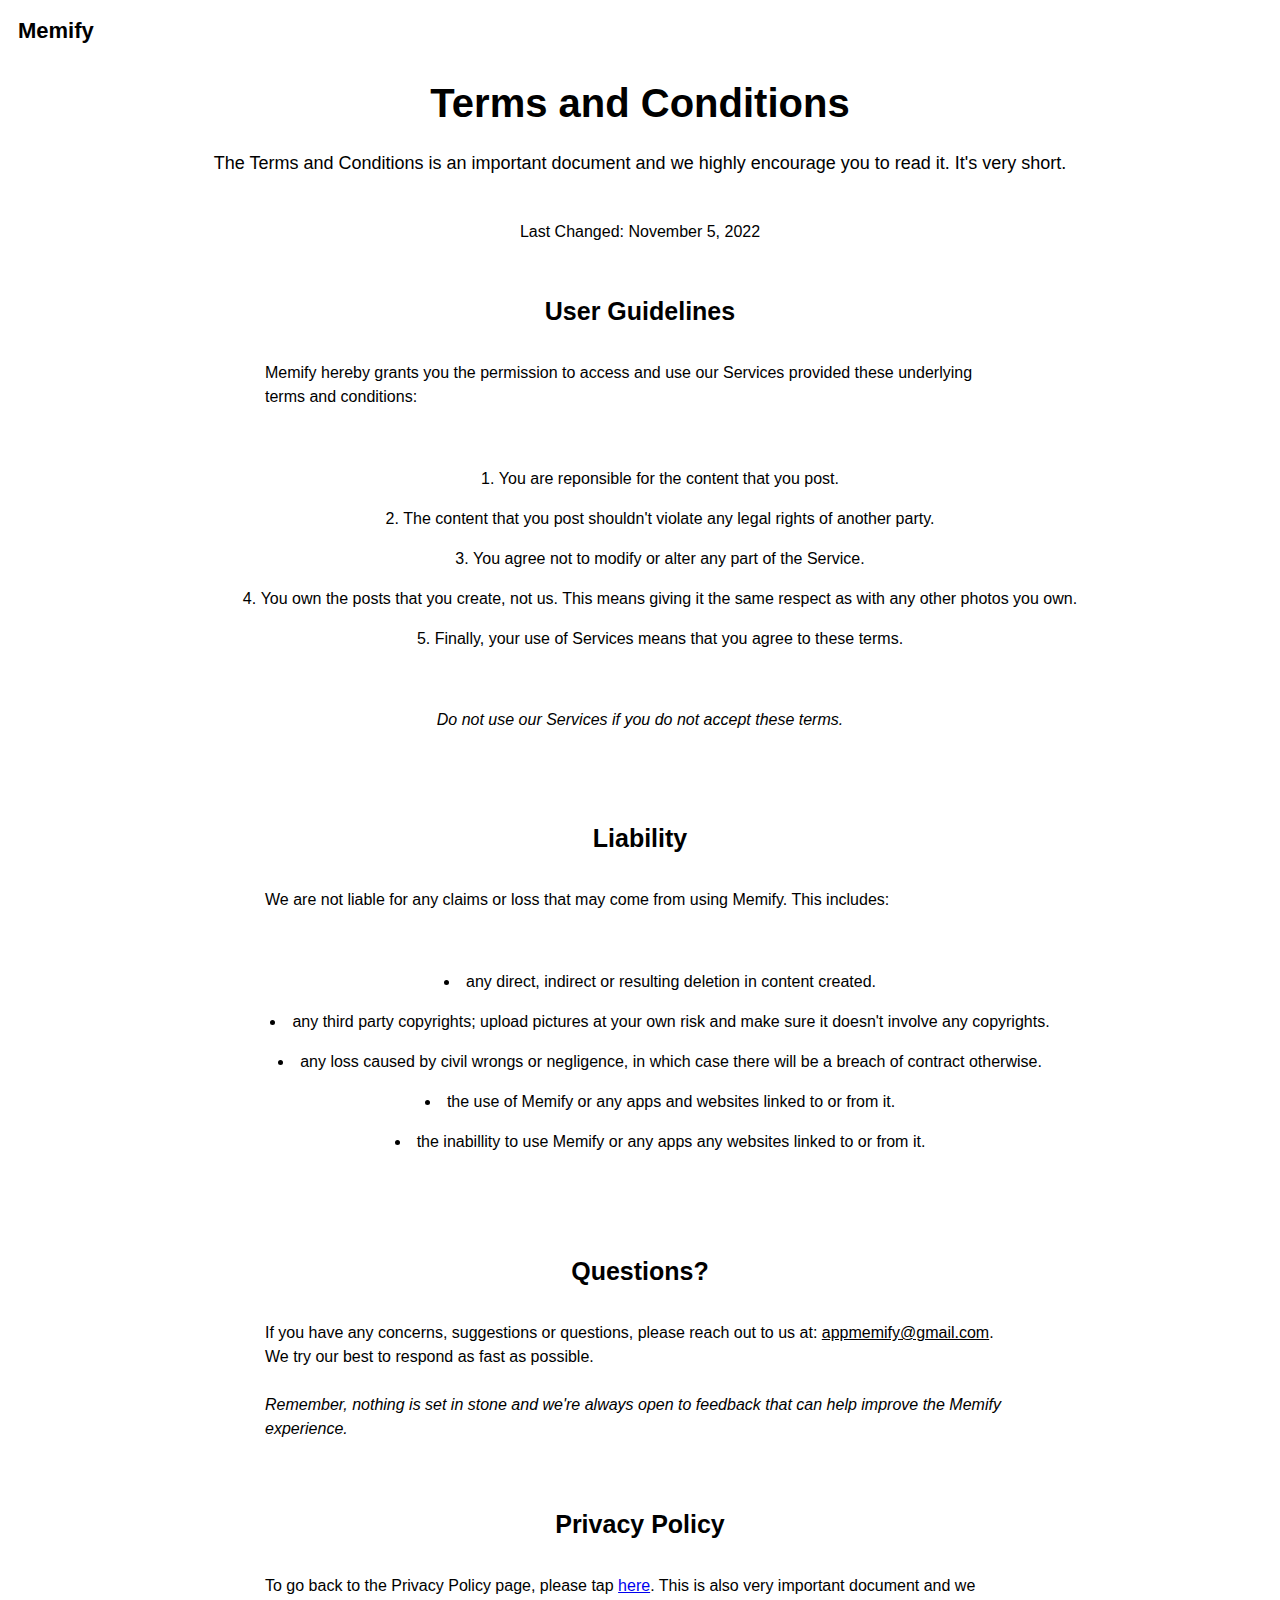
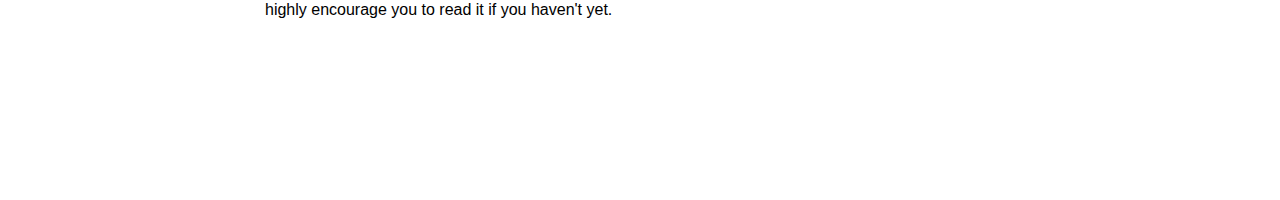
==== termsAndConditions.html @ b056415f "Added terms and conditions template" ====
<html>
    <head>
        <link rel="stylesheet" href="termsAndConditions.css" />
    </head>
        <body>
            <p class = "title">Memify</p>
                <h1>Terms and Conditions</h1>
                    <div>       The Terms and Conditions is an important 
                        document and we highly encourage you to read it.
                        It's very short.</div>

                        <br>
                        <br>
                        
                        <h2>Last Changed: November 5, 2022</h2>

                        <br>
                        <center>
                            
                        <h3>User Guidelines</h3>
                        <p style = "line-height: 1.5;">
                            Memify hereby grants you the permission to access 
                            and use our Services provided these underlying terms and conditions:
                            <br>
                            <br>
                            <ol>
                                <li>You are reponsible for the content that you post.</li>
                                <li>The content that you post shouldn't violate any legal rights of another party.</li>
                                <li>You agree not to modify or alter any part of the Service.</li>
                                <li>You own the posts that you create, not us. This means giving it the same respect
                                    as with any other photos you own.</li>
                                <li>Finally, your use of Services means that you agree to these terms.</li>

                            </ol>
                            <br>
                            <br>
                            <i>Do not use our Services if you do not accept these terms.</i>
                        </p>
                        <br>
                        <h3>Liability</h3>
                        <p style = "line-height: 1.5;">
                            We are not liable for any claims or loss that may come from using Memify. This includes:
                            <br>
                            <br>
                            <ul>
                                <li>any direct, indirect or resulting deletion in content created.</li>
                                <li>any third party copyrights; upload pictures at your own risk and make sure it 
                                    doesn't involve any copyrights.</li>
                                <li>any loss caused by civil wrongs or negligence, in which case there will be a 
                                    breach of contract otherwise.</li>
                                <li>the use of Memify or any apps and websites linked to or from it.</li>
                                <li>the inabillity to use Memify or any apps any websites linked to or from it.</li>
                                

                            </ul>
                            <br>
                        </p>
                        <h3>Questions?</h3>
                        <p style = "line-height: 1.5;">
                            If you have any concerns, suggestions or questions, please reach
                             out to us at: <u>appmemify@gmail.com</u>. We try our best
                             to respond as fast as possible. 
                             <br>
                             <br>
                             <i>Remember, nothing 
                             is set in stone and we're always open to feedback that 
                             can help improve the Memify experience.</i>

                        </p>
                        <br>
                        <h3>Privacy Policy</h3>
                                <p style = "line-height: 1.5;">
                                    To go back to the Privacy Policy page, please tap <a href = "index.html">here</a>.
                                     This is also very important document and we highly encourage you to read it if you haven't yet.
                                </p>
                        </center>
                        <br>
                        <br>
                        <br>
                        <br>
                        <br>
                        <br>
                        <br>
                        <br>
        
        </body>
</html>
---- termsAndConditions.css ----
body {
    font-family: system, -apple-system, BlinkMacSystemFont, 'Segoe UI', 
    'Helvetica Neue', Arial, sans-serif;              
}
h1 {
    text-align: center;
    font-size: 40;
}
h2 {
    font-size: 16;
    font-weight: 400;
    text-align: center;
}
h3 {
    font-size: 25;
}
div {
    text-align: center;
    font-weight: 150;
    font-size: 18;
}
li {
    list-style-position: inside;
    line-height: 1.5;
    text-align: center;
    font-family: system, -apple-system, BlinkMacSystemFont, 'Segoe UI', 
    'Helvetica Neue', Arial, sans-serif; 
    text-align: center;
    line-height: 2.5;
    font-weight: 300;
}
p {
    font-weight: 300;
    tab-size: 30;
    width: 750px;
    padding: 10px;
    text-align: left;
}
.title {
    font-weight: bold;
    font-size: 22;
}
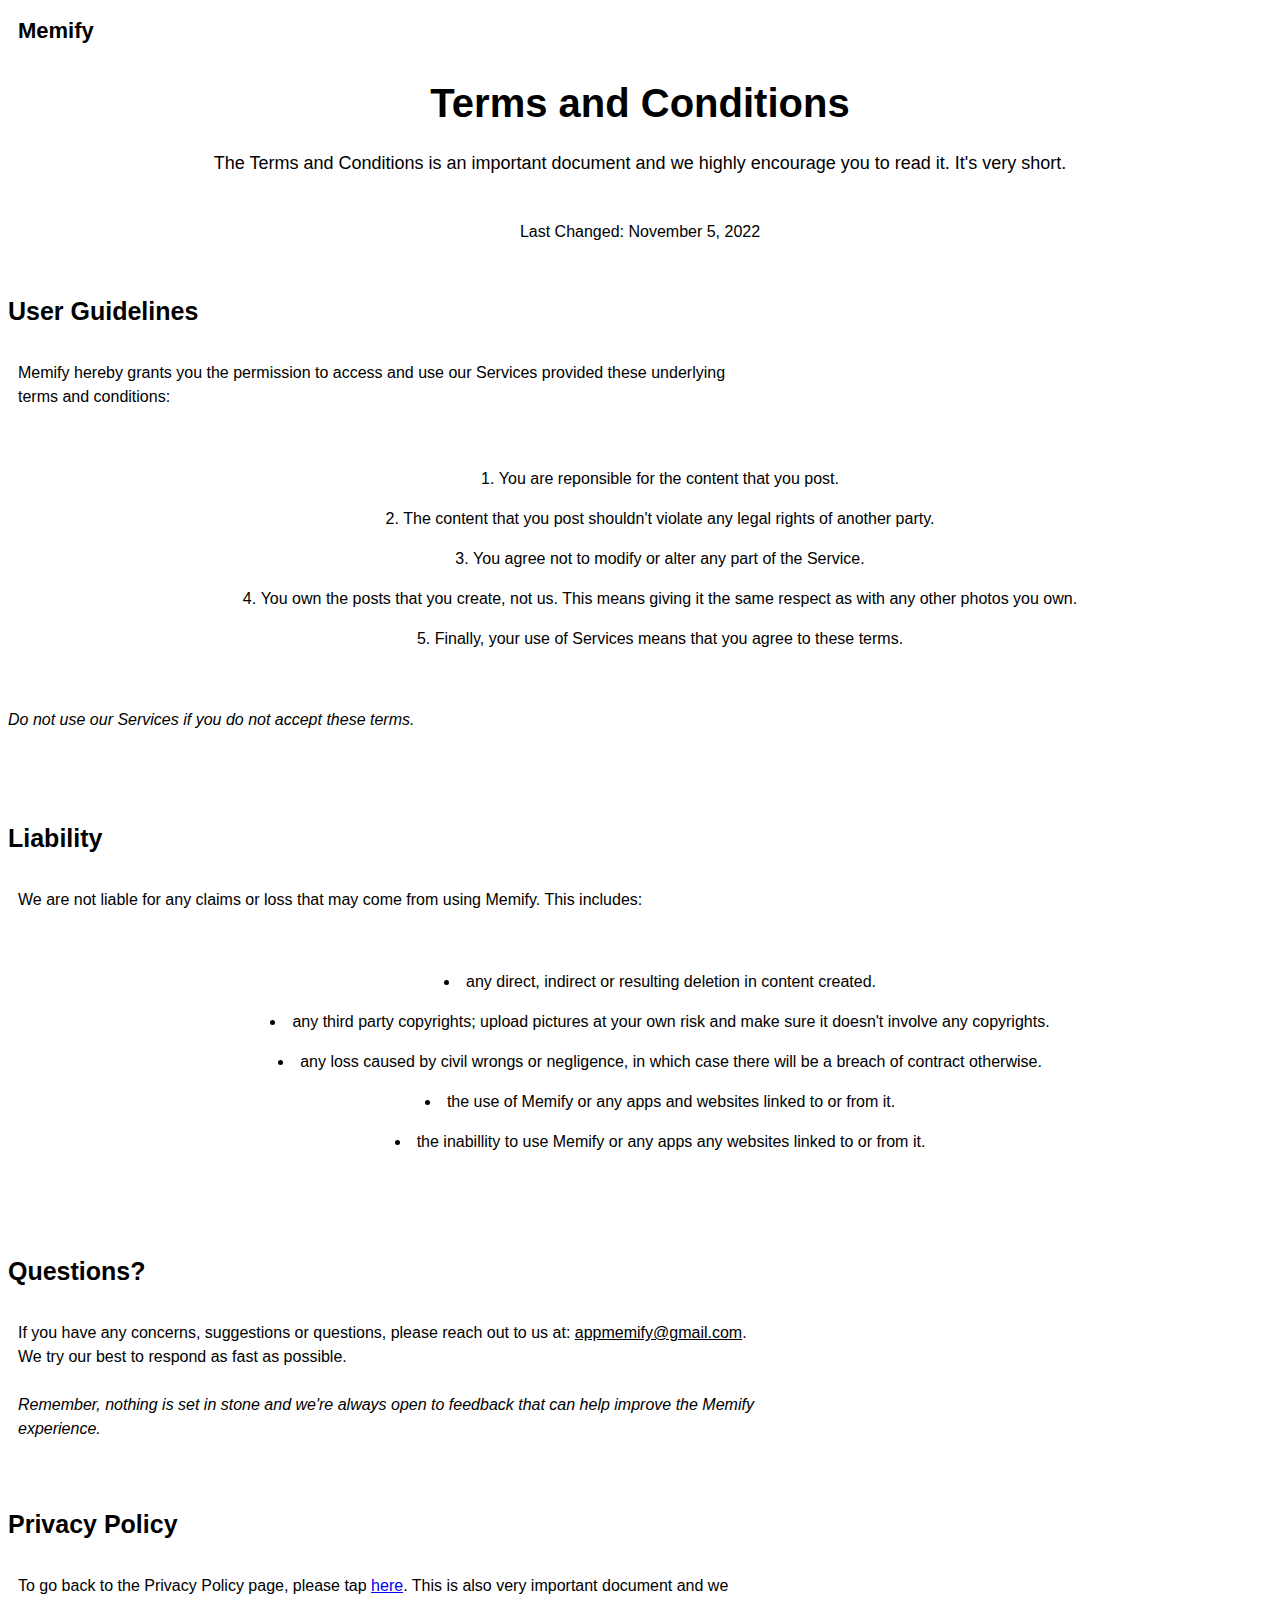
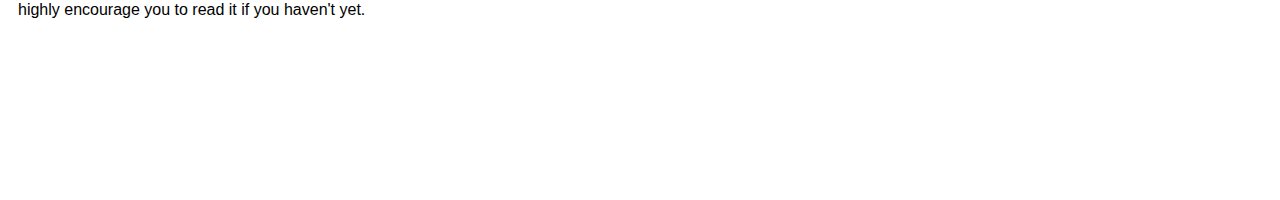
==== commit e9dab454: "Testing #3" ====
--- a/termsAndConditions.html
+++ b/termsAndConditions.html
@@ -1,6 +1,6 @@
 <html>
     <head>
-        <link rel="stylesheet" href="termsAndConditions.css" />
+        <link rel="stylesheet" href="termsAndConditions.css">
     </head>
         <body>
             <p class = "title">Memify</p>
@@ -15,7 +15,7 @@
                         <h2>Last Changed: November 5, 2022</h2>
 
                         <br>
-                        <center>
+                        
                             
                         <h3>User Guidelines</h3>
                         <p style = "line-height: 1.5;">
@@ -73,7 +73,7 @@
                                     To go back to the Privacy Policy page, please tap <a href = "index.html">here</a>.
                                      This is also very important document and we highly encourage you to read it if you haven't yet.
                                 </p>
-                        </center>
+                        
                         <br>
                         <br>
                         <br>
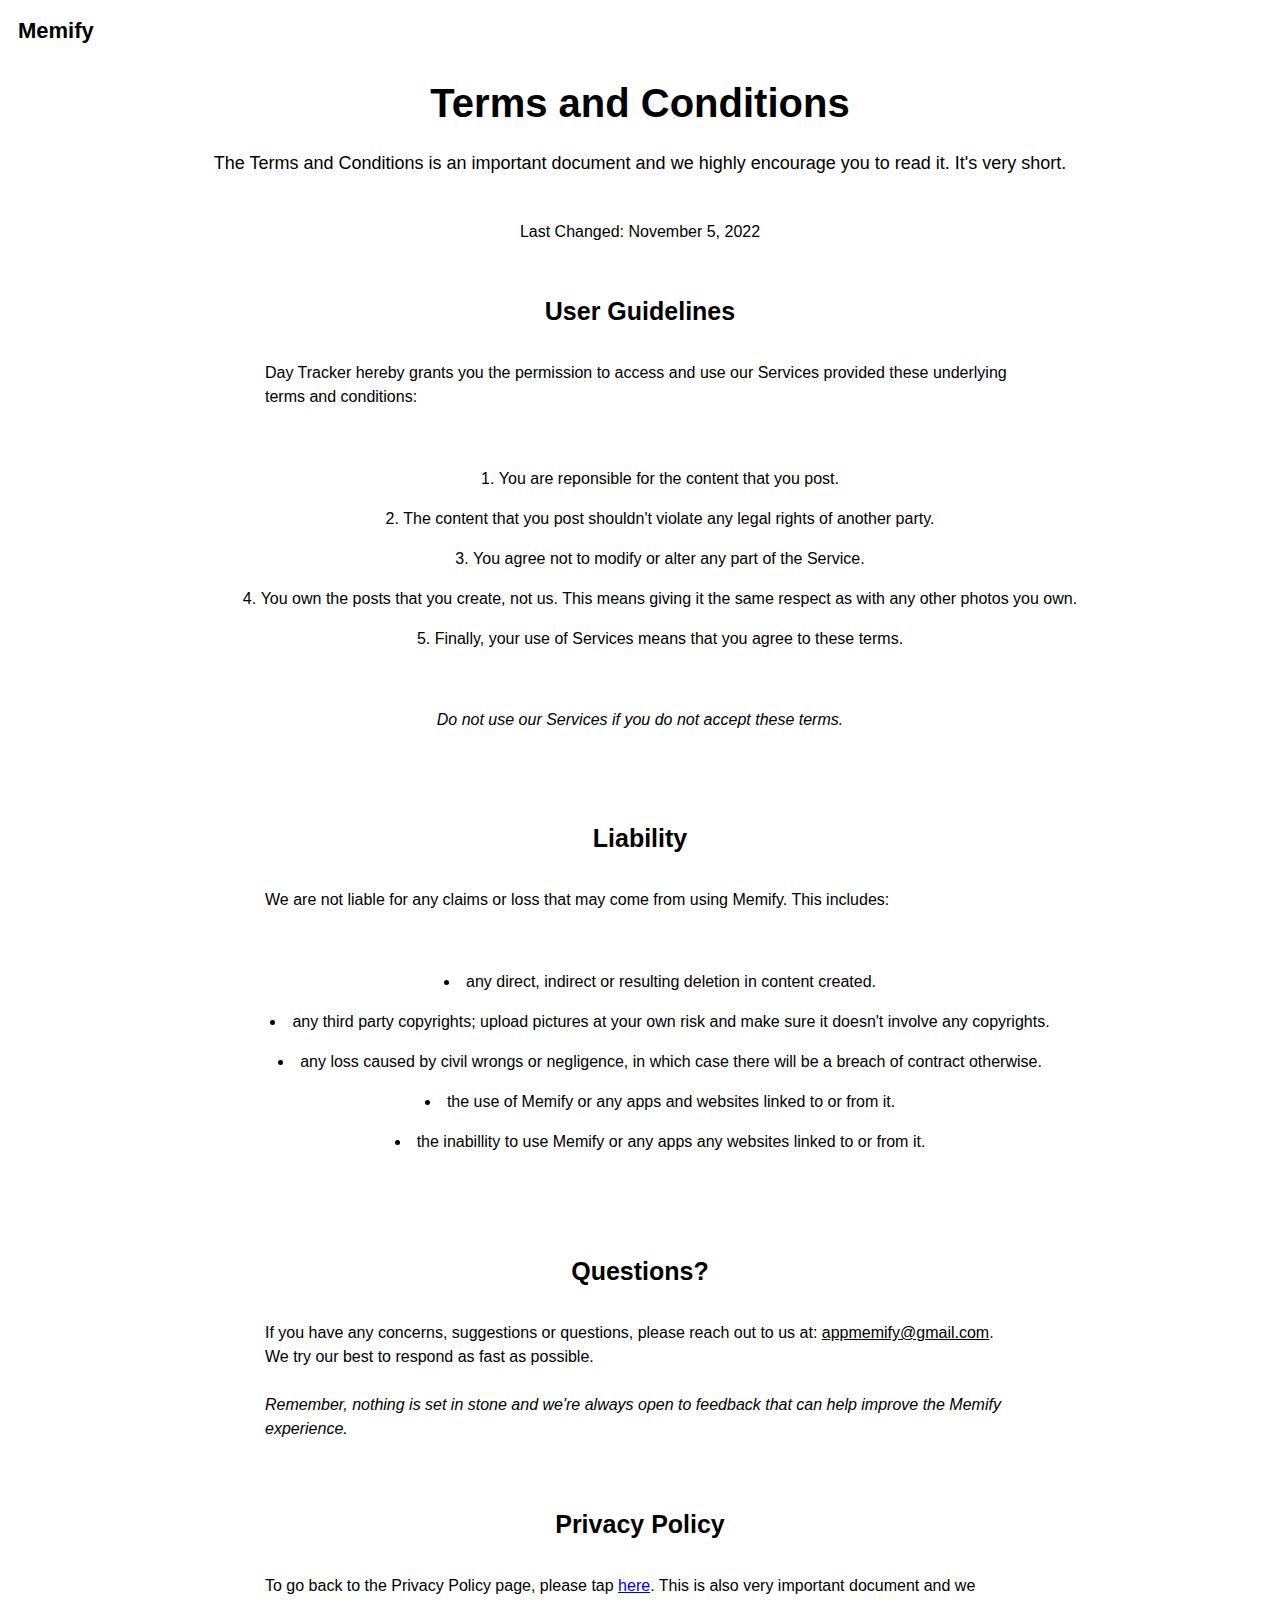
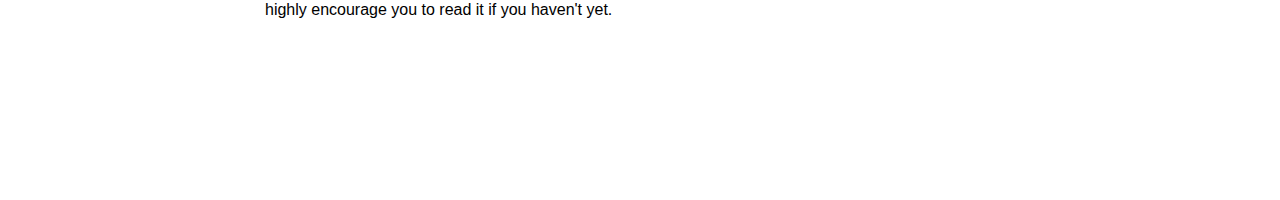
==== commit 9b315402: "Testing #4" ====
--- a/termsAndConditions.html
+++ b/termsAndConditions.html
@@ -15,11 +15,11 @@
                         <h2>Last Changed: November 5, 2022</h2>
 
                         <br>
-                        
+                        <center>
                             
                         <h3>User Guidelines</h3>
                         <p style = "line-height: 1.5;">
-                            Memify hereby grants you the permission to access 
+                            Day Tracker hereby grants you the permission to access 
                             and use our Services provided these underlying terms and conditions:
                             <br>
                             <br>
@@ -73,7 +73,7 @@
                                     To go back to the Privacy Policy page, please tap <a href = "index.html">here</a>.
                                      This is also very important document and we highly encourage you to read it if you haven't yet.
                                 </p>
-                        
+                        </center>
                         <br>
                         <br>
                         <br>
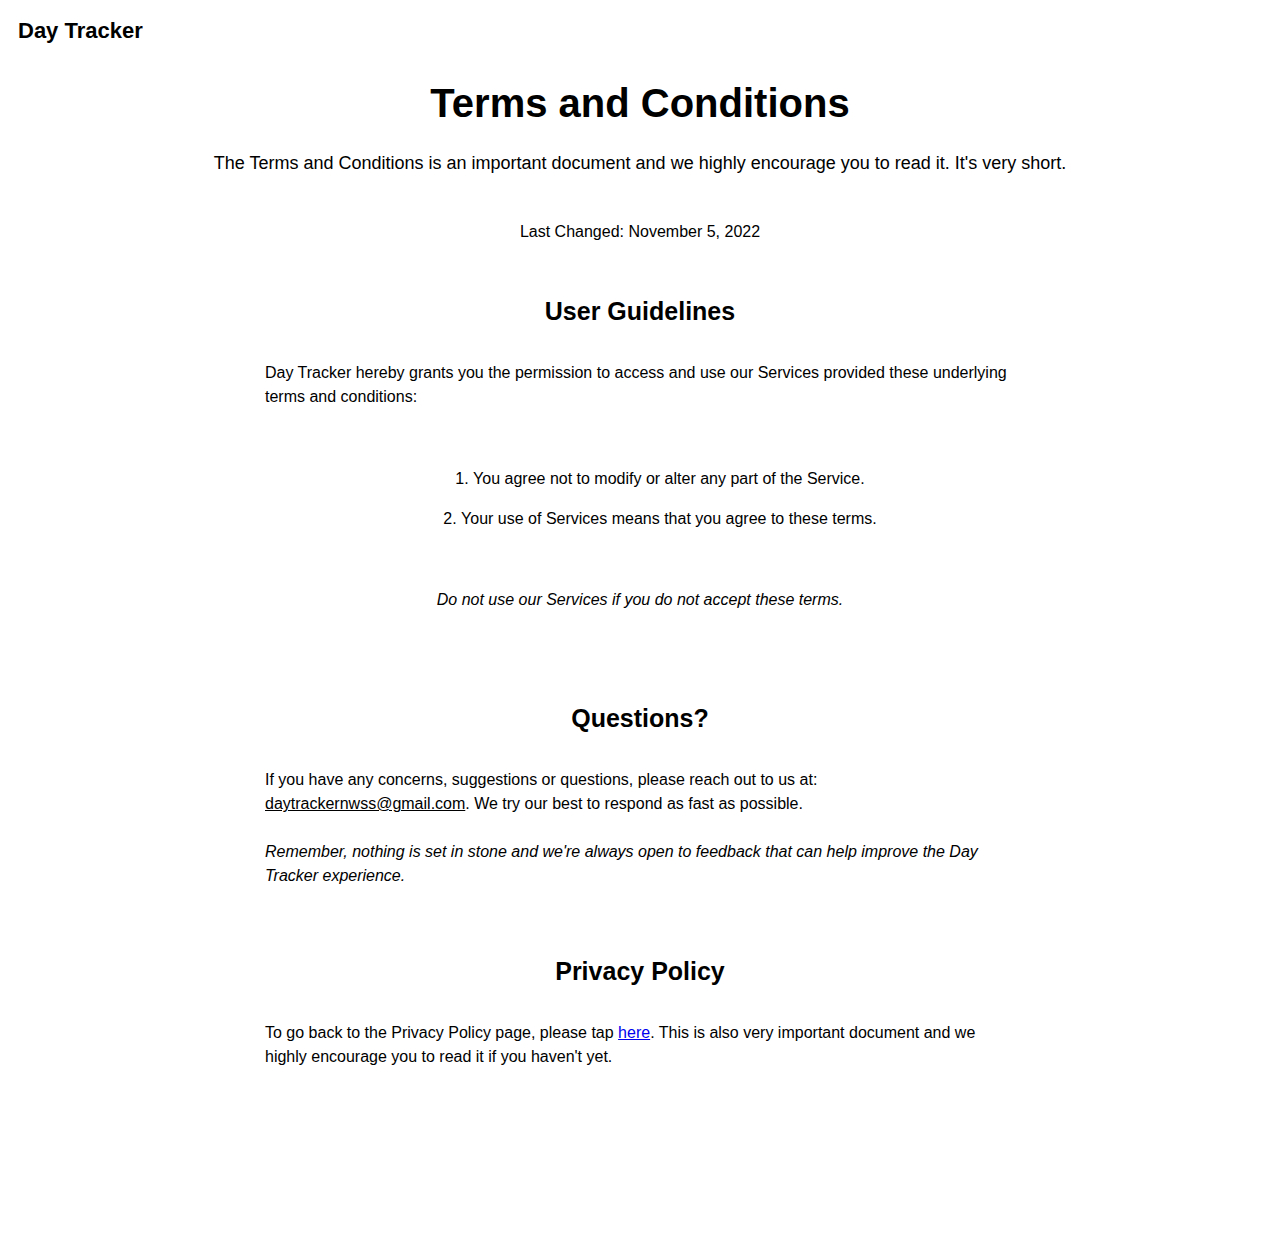
==== commit 41e1916c: "draft #1" ====
--- a/termsAndConditions.html
+++ b/termsAndConditions.html
@@ -3,7 +3,7 @@
         <link rel="stylesheet" href="termsAndConditions.css">
     </head>
         <body>
-            <p class = "title">Memify</p>
+            <p class = "title">Day Tracker</p>
                 <h1>Terms and Conditions</h1>
                     <div>       The Terms and Conditions is an important 
                         document and we highly encourage you to read it.
@@ -24,12 +24,8 @@
                             <br>
                             <br>
                             <ol>
-                                <li>You are reponsible for the content that you post.</li>
-                                <li>The content that you post shouldn't violate any legal rights of another party.</li>
                                 <li>You agree not to modify or alter any part of the Service.</li>
-                                <li>You own the posts that you create, not us. This means giving it the same respect
-                                    as with any other photos you own.</li>
-                                <li>Finally, your use of Services means that you agree to these terms.</li>
+                                <li>Your use of Services means that you agree to these terms.</li>
 
                             </ol>
                             <br>
@@ -37,34 +33,16 @@
                             <i>Do not use our Services if you do not accept these terms.</i>
                         </p>
                         <br>
-                        <h3>Liability</h3>
-                        <p style = "line-height: 1.5;">
-                            We are not liable for any claims or loss that may come from using Memify. This includes:
-                            <br>
-                            <br>
-                            <ul>
-                                <li>any direct, indirect or resulting deletion in content created.</li>
-                                <li>any third party copyrights; upload pictures at your own risk and make sure it 
-                                    doesn't involve any copyrights.</li>
-                                <li>any loss caused by civil wrongs or negligence, in which case there will be a 
-                                    breach of contract otherwise.</li>
-                                <li>the use of Memify or any apps and websites linked to or from it.</li>
-                                <li>the inabillity to use Memify or any apps any websites linked to or from it.</li>
-                                
-
-                            </ul>
-                            <br>
-                        </p>
                         <h3>Questions?</h3>
                         <p style = "line-height: 1.5;">
                             If you have any concerns, suggestions or questions, please reach
-                             out to us at: <u>appmemify@gmail.com</u>. We try our best
+                             out to us at: <u>daytrackernwss@gmail.com</u>. We try our best
                              to respond as fast as possible. 
                              <br>
                              <br>
                              <i>Remember, nothing 
                              is set in stone and we're always open to feedback that 
-                             can help improve the Memify experience.</i>
+                             can help improve the Day Tracker experience.</i>
 
                         </p>
                         <br>
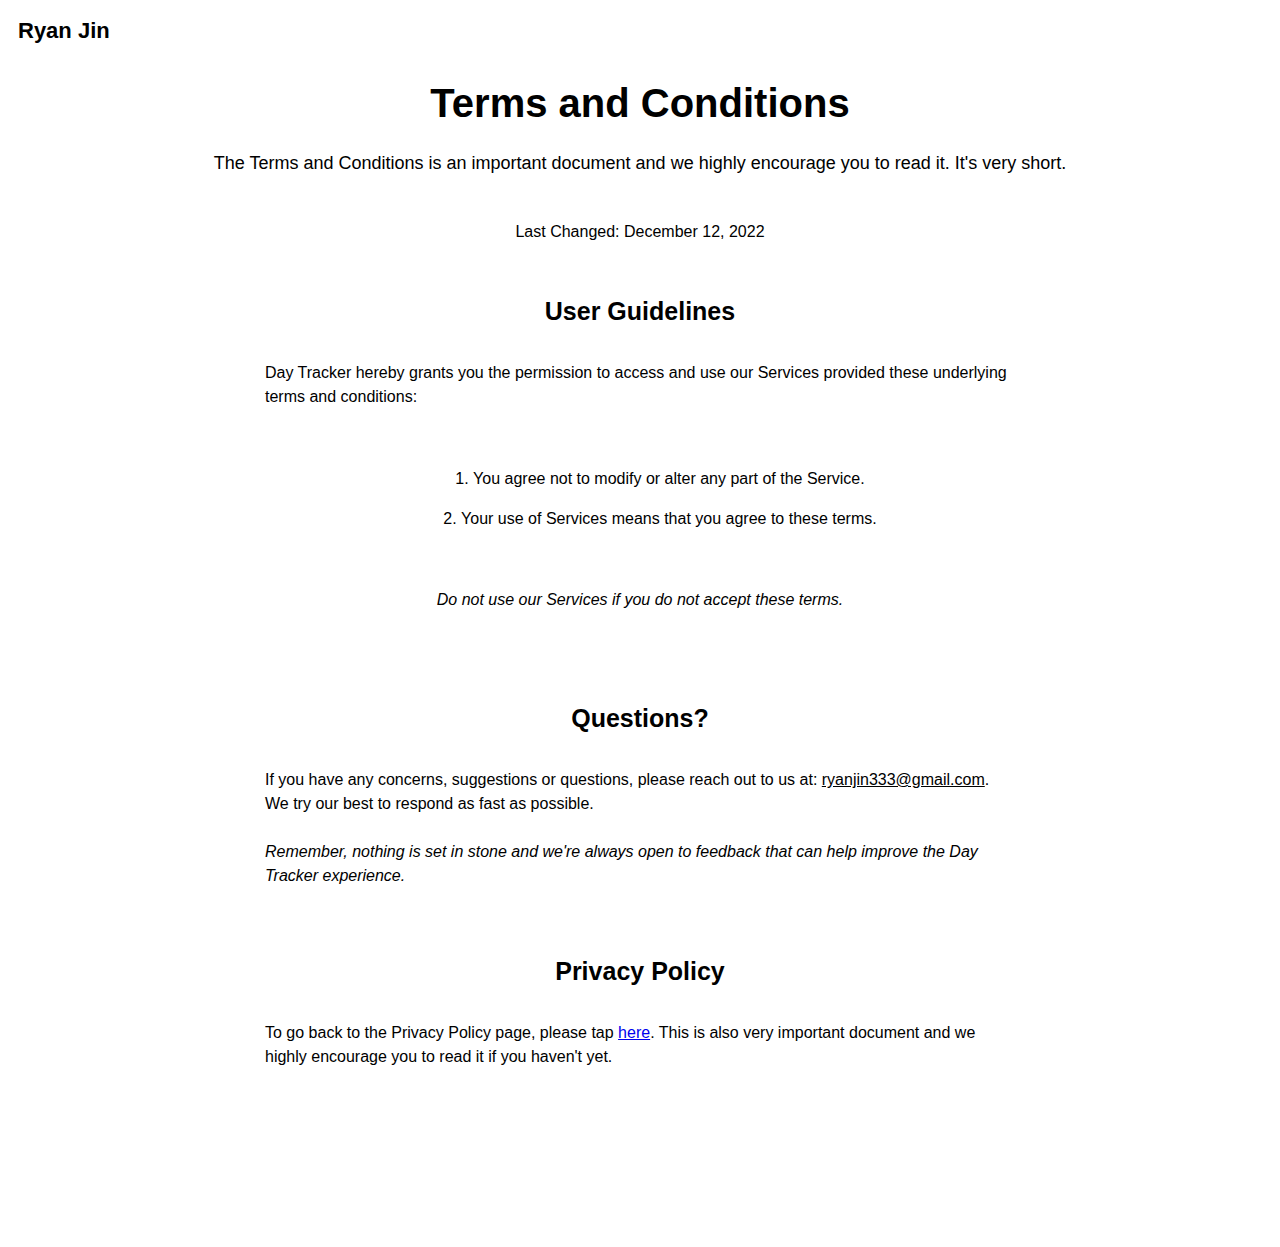
==== commit 43d0f015: "generalized policy" ====
--- a/termsAndConditions.html
+++ b/termsAndConditions.html
@@ -3,7 +3,7 @@
         <link rel="stylesheet" href="termsAndConditions.css">
     </head>
         <body>
-            <p class = "title">Day Tracker</p>
+            <p class = "title">Ryan Jin</p>
                 <h1>Terms and Conditions</h1>
                     <div>       The Terms and Conditions is an important 
                         document and we highly encourage you to read it.
@@ -12,7 +12,7 @@
                         <br>
                         <br>
                         
-                        <h2>Last Changed: November 5, 2022</h2>
+                        <h2>Last Changed: December 12, 2022</h2>
 
                         <br>
                         <center>
@@ -36,7 +36,7 @@
                         <h3>Questions?</h3>
                         <p style = "line-height: 1.5;">
                             If you have any concerns, suggestions or questions, please reach
-                             out to us at: <u>daytrackernwss@gmail.com</u>. We try our best
+                             out to us at: <u>ryanjin333@gmail.com</u>. We try our best
                              to respond as fast as possible. 
                              <br>
                              <br>
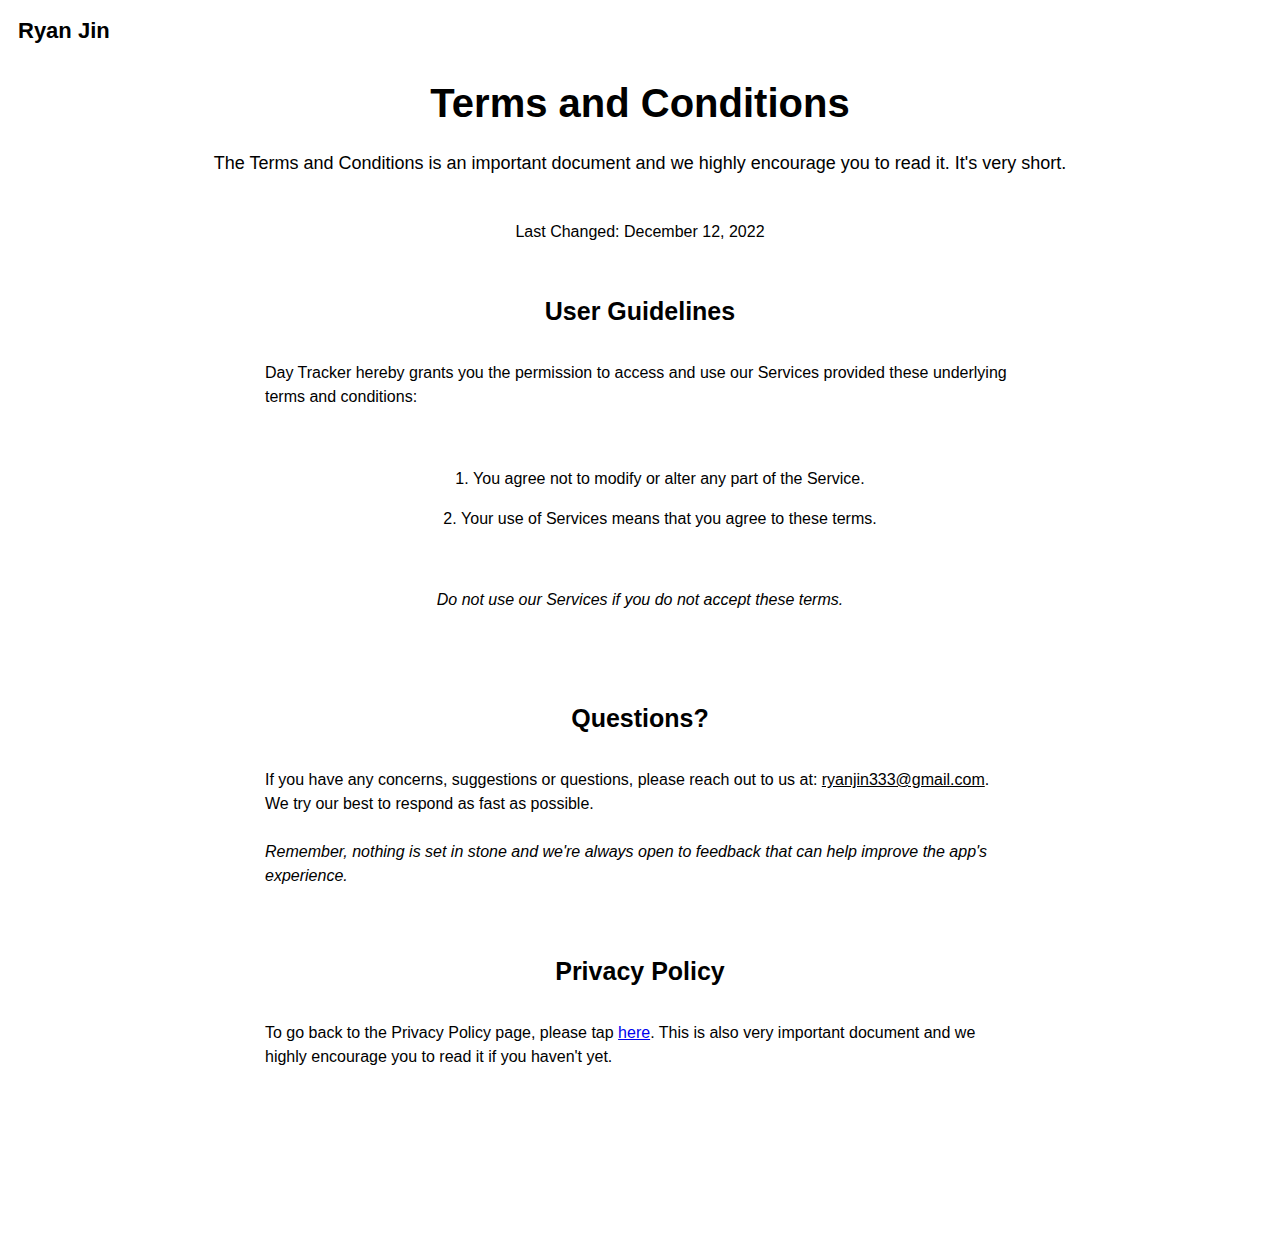
==== commit 8ac9e502: "generalized policy" ====
--- a/termsAndConditions.html
+++ b/termsAndConditions.html
@@ -42,7 +42,7 @@
                              <br>
                              <i>Remember, nothing 
                              is set in stone and we're always open to feedback that 
-                             can help improve the Day Tracker experience.</i>
+                             can help improve the app's experience.</i>
 
                         </p>
                         <br>
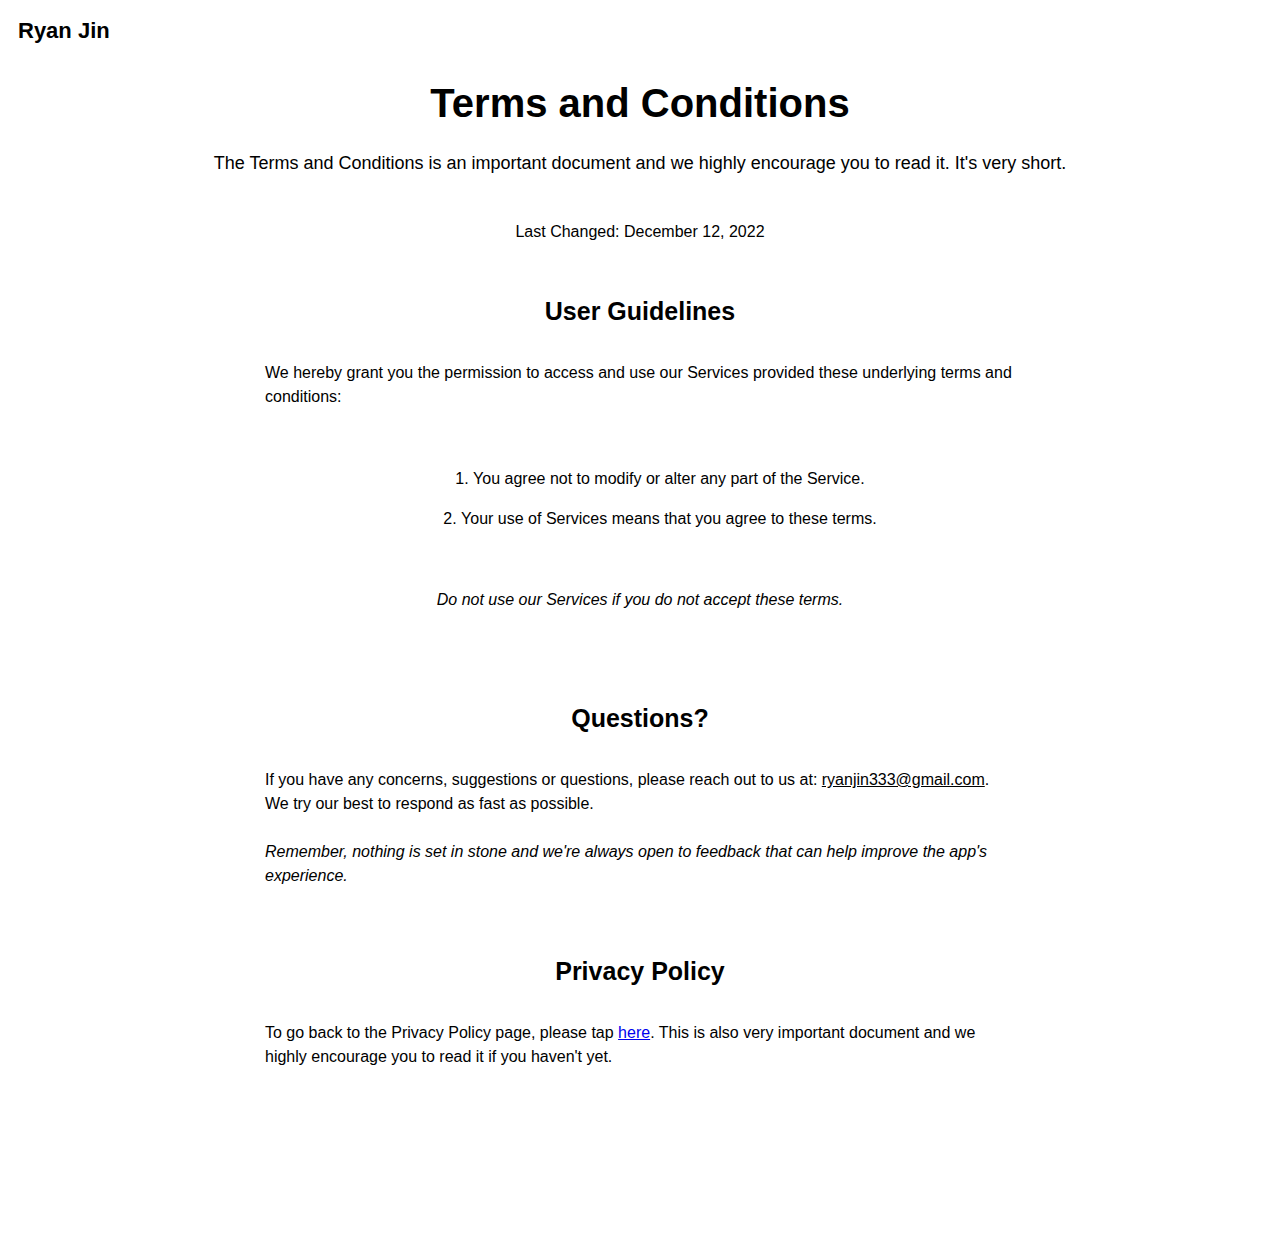
==== commit db91f132: "updated generalized policy" ====
--- a/termsAndConditions.html
+++ b/termsAndConditions.html
@@ -19,7 +19,7 @@
                             
                         <h3>User Guidelines</h3>
                         <p style = "line-height: 1.5;">
-                            Day Tracker hereby grants you the permission to access 
+                            We hereby grant you the permission to access 
                             and use our Services provided these underlying terms and conditions:
                             <br>
                             <br>
